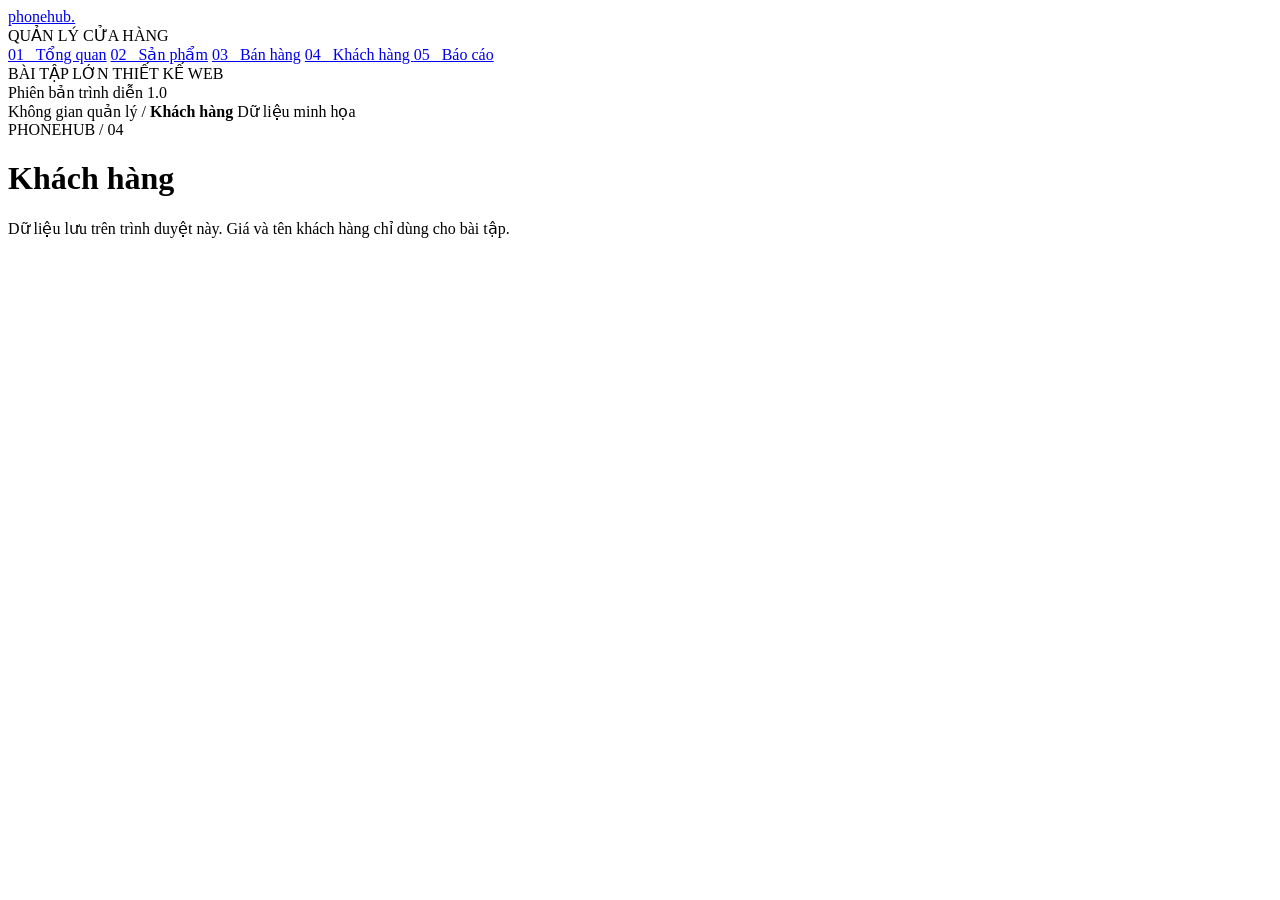
==== customers.html @ ccc1549b "Add files via upload" ====
<!DOCTYPE html>
<html lang="vi">
<head>
    <meta charset="UTF-8">
    <meta name="viewport" content="width=device-width, initial-scale=1">
    <meta name="description" content="PhoneHub - giao diện quản lý cửa hàng điện thoại">

    <title>Khách hàng | PhoneHub</title>

    <link rel="stylesheet" href="css/style.css">

    <script defer src="js/core.js"></script>
    <script defer src="js/app.js"></script>
</head>

<body data-page="customers">
    <aside>
        <a class="brand" href="index.html">
            phone<span>hub.</span>
        </a>

        <div class="aside-label">QUẢN LÝ CỬA HÀNG</div>

        <nav aria-label="Điều hướng chính">
            <a href="index.html">01 &nbsp; Tổng quan</a>
            <a href="products.html">02 &nbsp; Sản phẩm</a>
            <a href="sales.html">03 &nbsp; Bán hàng</a>

            <a href="customers.html" class="active" aria-current="page">
                04 &nbsp; Khách hàng
            </a>

            <a href="reports.html">05 &nbsp; Báo cáo</a>
        </nav>

        <div class="aside-foot">
            BÀI TẬP LỚN THIẾT KẾ WEB<br>
            Phiên bản trình diễn 1.0
        </div>
    </aside>

    <main>
        <header>
            <span>Không gian quản lý / <b>Khách hàng</b></span>
            <span class="pill">Dữ liệu minh họa</span>
        </header>

        <div class="heading">
            <div>
                <div class="eyebrow">PHONEHUB / 04</div>

                <h1>Khách hàng</h1>

                <p class="muted" id="subtitle"></p>
            </div>

            <div id="action"></div>
        </div>

        <section id="content" aria-label="Khách hàng"></section>

        <p class="section-note">
            Dữ liệu lưu trên trình duyệt này.
            Giá và tên khách hàng chỉ dùng cho bài tập.
        </p>
    </main>

    <dialog id="modal">
        <div class="dialog-title">
            <h2 id="modal-title"></h2>

            <button
                class="secondary"
                id="close-modal"
                aria-label="Đóng hộp thoại"
            >
                ✕
            </button>
        </div>

        <div id="modal-body"></div>
    </dialog>

    <div id="toast" role="status" aria-live="polite"></div>
</body>
</html>
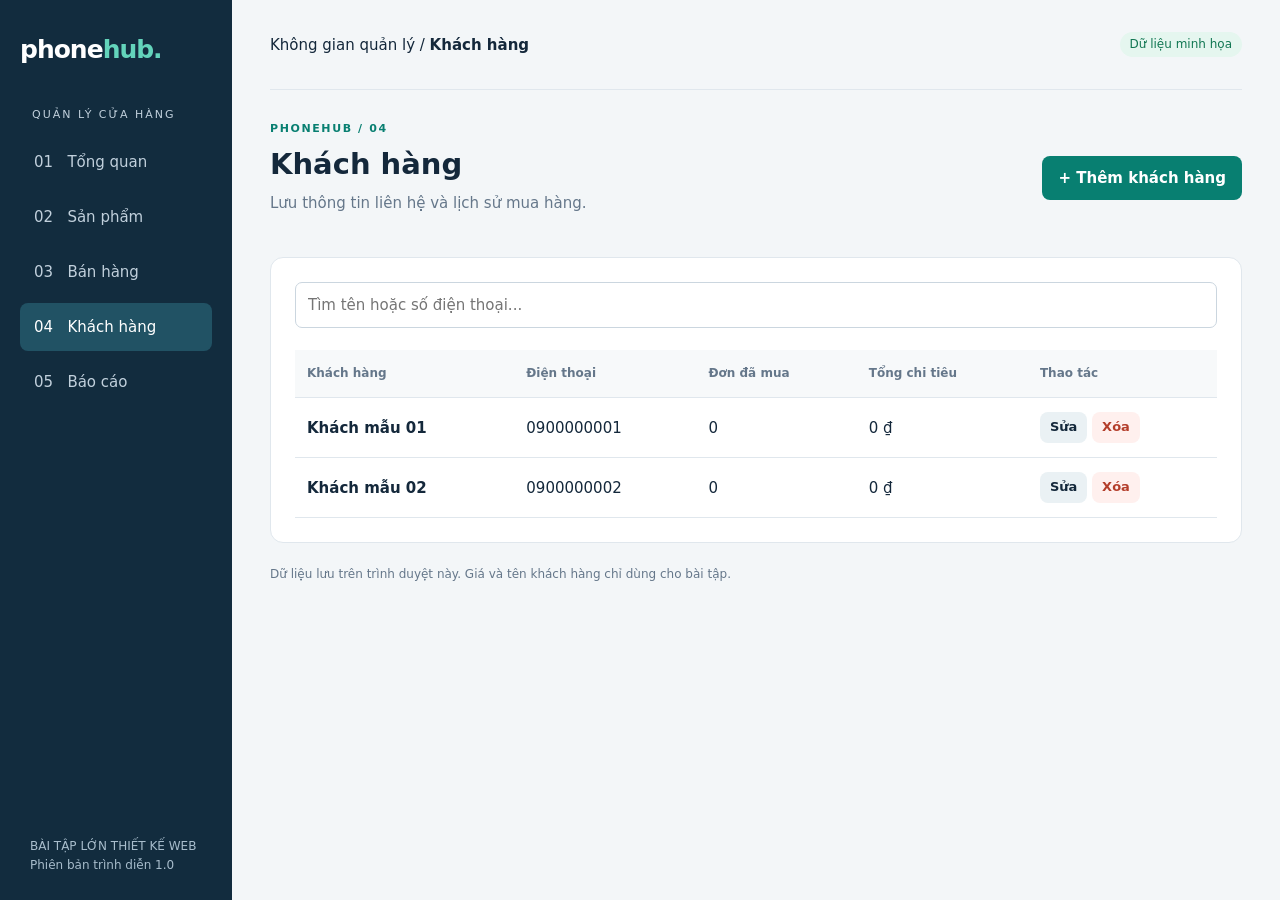
==== commit 3719997c: "Update customers.html" ====
--- a/customers.html
+++ b/customers.html
@@ -7,10 +7,10 @@
 
     <title>Khách hàng | PhoneHub</title>
 
-    <link rel="stylesheet" href="css/style.css">
+    <link rel="stylesheet" href="style.css">
 
-    <script defer src="js/core.js"></script>
-    <script defer src="js/app.js"></script>
+    <script defer src="core.js"></script>
+    <script defer src="app.js"></script>
 </head>
 
 <body data-page="customers">
@@ -83,4 +83,4 @@
 
     <div id="toast" role="status" aria-live="polite"></div>
 </body>
-</html>+</html>
--- a/style.css
+++ b/style.css
@@ -0,0 +1,527 @@
+:root {
+    --ink: #14283b;
+    --muted: #65778a;
+    --green: #087f71;
+    --bg: #f3f6f8;
+    --line: #e0e7ed;
+}
+
+* {
+    box-sizing: border-box;
+}
+
+body {
+    margin: 0;
+    font: 15px/1.6 system-ui, sans-serif;
+    color: var(--ink);
+    background: var(--bg);
+}
+
+a {
+    color: inherit;
+    text-decoration: none;
+}
+
+button,
+input,
+select {
+    font: inherit;
+}
+
+button,
+.button {
+    cursor: pointer;
+    border: 0;
+    border-radius: 8px;
+    padding: 10px 16px;
+    background: var(--green);
+    color: white;
+    font-weight: 650;
+}
+
+button:hover,
+.button:hover {
+    filter: brightness(0.92);
+}
+
+button:disabled {
+    opacity: 0.45;
+    cursor: not-allowed;
+}
+
+button.secondary {
+    background: #eaf1f4;
+    color: var(--ink);
+}
+
+button.danger {
+    background: #fff0ee;
+    color: #b43e2b;
+}
+
+button.small {
+    padding: 5px 10px;
+    font-size: 13px;
+}
+
+a:focus-visible,
+button:focus-visible,
+input:focus-visible,
+select:focus-visible {
+    outline: 3px solid #e9aa32;
+    outline-offset: 3px;
+}
+
+aside {
+    position: fixed;
+    inset: 0 auto 0 0;
+    width: 232px;
+    background: #122c3e;
+    color: #c1d0dc;
+    padding: 30px 20px;
+}
+
+.brand {
+    color: #fff;
+    font-size: 25px;
+    font-weight: 800;
+    letter-spacing: -1px;
+}
+
+.brand span {
+    color: #63d4bb;
+}
+
+.aside-label {
+    font-size: 11px;
+    letter-spacing: 2px;
+    margin: 36px 12px 14px;
+}
+
+nav a {
+    display: block;
+    padding: 12px 14px;
+    margin: 7px 0;
+    border-radius: 8px;
+}
+
+nav a.active {
+    background: #215264;
+    color: #fff;
+}
+
+nav a:hover {
+    background: #203f52;
+}
+
+.aside-foot {
+    position: absolute;
+    bottom: 25px;
+    font-size: 12px;
+    left: 30px;
+    color: #a8bdcc;
+}
+
+main {
+    margin-left: 232px;
+    padding: 0 38px 40px;
+    max-width: 1700px;
+}
+
+header {
+    height: 90px;
+    border-bottom: 1px solid var(--line);
+    display: flex;
+    align-items: center;
+    justify-content: space-between;
+    margin-bottom: 30px;
+}
+
+.eyebrow {
+    font-size: 11px;
+    letter-spacing: 1.6px;
+    text-transform: uppercase;
+    color: var(--green);
+    font-weight: 750;
+}
+
+h1 {
+    font-size: 29px;
+    line-height: 1.3;
+    margin: 8px 0;
+}
+
+h2 {
+    font-size: 18px;
+    margin: 0 0 18px;
+}
+
+p {
+    margin: 6px 0 20px;
+}
+
+.muted,
+small {
+    color: var(--muted);
+}
+
+.heading,
+.toolbar {
+    display: flex;
+    align-items: center;
+    justify-content: space-between;
+    gap: 16px;
+    margin-bottom: 22px;
+}
+
+.toolbar {
+    flex-wrap: wrap;
+}
+
+.toolbar input {
+    flex: 1;
+    min-width: 170px;
+}
+
+.grid {
+    display: grid;
+    grid-template-columns: repeat(4, 1fr);
+    gap: 18px;
+}
+
+.split {
+    display: grid;
+    grid-template-columns: 1.4fr 1fr;
+    gap: 22px;
+}
+
+.card {
+    background: white;
+    border: 1px solid var(--line);
+    border-radius: 13px;
+    padding: 24px;
+    margin-bottom: 22px;
+}
+
+.stat strong {
+    display: block;
+    font-size: 28px;
+    margin-top: 12px;
+    letter-spacing: -1px;
+}
+
+.stat small {
+    display: block;
+    margin-top: 8px;
+}
+
+.table-wrap {
+    overflow: auto;
+}
+
+table {
+    width: 100%;
+    border-collapse: collapse;
+    text-align: left;
+    white-space: nowrap;
+}
+
+th {
+    font-size: 12px;
+    color: var(--muted);
+    font-weight: 650;
+    background: #f7f9fa;
+}
+
+td,
+th {
+    padding: 14px 12px;
+    border-bottom: 1px solid var(--line);
+}
+
+td strong {
+    display: block;
+}
+
+.pill {
+    display: inline-block;
+    font-size: 12px;
+    padding: 3px 10px;
+    border-radius: 20px;
+    background: #e5f6ef;
+    color: #127753;
+}
+
+.pill.warn {
+    background: #fff2d9;
+    color: #986814;
+}
+
+.pill.off {
+    background: #f2e8e6;
+    color: #a14535;
+}
+
+input,
+select {
+    border: 1px solid #cbd6df;
+    border-radius: 7px;
+    background: white;
+    padding: 10px 12px;
+    max-width: 100%;
+    color: var(--ink);
+}
+
+label {
+    display: block;
+    font-size: 13px;
+    font-weight: 650;
+    margin-bottom: 15px;
+}
+
+label input,
+label select {
+    display: block;
+    width: 100%;
+    margin-top: 6px;
+}
+
+.fields {
+    display: grid;
+    grid-template-columns: 1fr 1fr;
+    gap: 0 18px;
+}
+
+.empty {
+    text-align: center;
+    padding: 30px;
+    color: var(--muted);
+}
+
+.phone {
+    width: 34px;
+    height: 46px;
+    vertical-align: middle;
+    margin-right: 12px;
+}
+
+.product-name {
+    display: flex;
+    align-items: center;
+}
+
+.notice {
+    padding: 12px 16px;
+    background: #e9f4f1;
+    border-radius: 8px;
+    margin-bottom: 20px;
+    font-size: 13px;
+}
+
+.bars .bar {
+    display: flex;
+    align-items: center;
+    gap: 12px;
+    margin: 16px 0;
+}
+
+.bar span {
+    width: 85px;
+}
+
+.bar i {
+    height: 12px;
+    background: #19a18b;
+    border-radius: 10px;
+    display: block;
+}
+
+.bar b {
+    font-size: 12px;
+}
+
+.total {
+    font-size: 28px;
+    font-weight: 800;
+}
+
+.row {
+    display: flex;
+    justify-content: space-between;
+    gap: 12px;
+    align-items: center;
+}
+
+.cart-item {
+    padding: 13px 0;
+    border-bottom: 1px solid var(--line);
+}
+
+.cart-item input {
+    width: 76px;
+    padding: 5px;
+}
+
+.full {
+    width: 100%;
+    margin-top: 12px;
+}
+
+dialog {
+    border: 0;
+    border-radius: 14px;
+    padding: 28px;
+    width: min(620px, 92vw);
+    max-height: 90vh;
+    box-shadow: 0 20px 90px #0003;
+}
+
+dialog::backdrop {
+    background: #122c3e88;
+}
+
+.dialog-title {
+    display: flex;
+    align-items: center;
+    justify-content: space-between;
+}
+
+.error {
+    color: #b43324;
+    min-height: 24px;
+}
+
+#toast {
+    position: fixed;
+    bottom: 25px;
+    right: 25px;
+    background: #173e38;
+    color: white;
+    padding: 13px 22px;
+    border-radius: 9px;
+    z-index: 10;
+}
+
+#toast:empty {
+    display: none;
+}
+
+.receipt {
+    white-space: normal;
+}
+
+.receipt p {
+    margin: 8px 0;
+}
+
+.section-note {
+    font-size: 12px;
+    color: var(--muted);
+}
+
+@media (max-width: 1100px) {
+    .grid {
+        grid-template-columns: repeat(2, 1fr);
+    }
+
+    .split {
+        grid-template-columns: 1fr;
+    }
+
+    main {
+        padding: 0 22px 30px;
+    }
+}
+
+@media (max-width: 720px) {
+    aside {
+        position: static;
+        width: 100%;
+        padding: 15px;
+    }
+
+    .brand {
+        font-size: 22px;
+    }
+
+    .aside-label,
+    .aside-foot {
+        display: none;
+    }
+
+    nav {
+        display: flex;
+        overflow: auto;
+        gap: 8px;
+    }
+
+    nav a {
+        white-space: nowrap;
+        padding: 8px;
+        font-size: 13px;
+    }
+
+    main {
+        margin-left: 0;
+        padding: 0 14px 25px;
+    }
+
+    header {
+        height: 66px;
+        margin-bottom: 20px;
+    }
+
+    .heading {
+        align-items: flex-start;
+    }
+
+    h1 {
+        font-size: 23px;
+    }
+
+    .card {
+        padding: 16px;
+    }
+
+    .grid {
+        gap: 10px;
+    }
+
+    .stat strong {
+        font-size: 22px;
+    }
+
+    .fields {
+        grid-template-columns: 1fr;
+    }
+
+    .toolbar {
+        gap: 8px;
+    }
+}
+
+@media print {
+    body {
+        background: white;
+    }
+
+    body > *:not(dialog) {
+        display: none !important;
+    }
+
+    dialog {
+        position: static;
+        display: block !important;
+        width: 100%;
+        max-height: none;
+        box-shadow: none;
+    }
+
+    dialog:not([open]) {
+        display: none !important;
+    }
+
+    dialog button {
+        display: none !important;
+    }
+}
